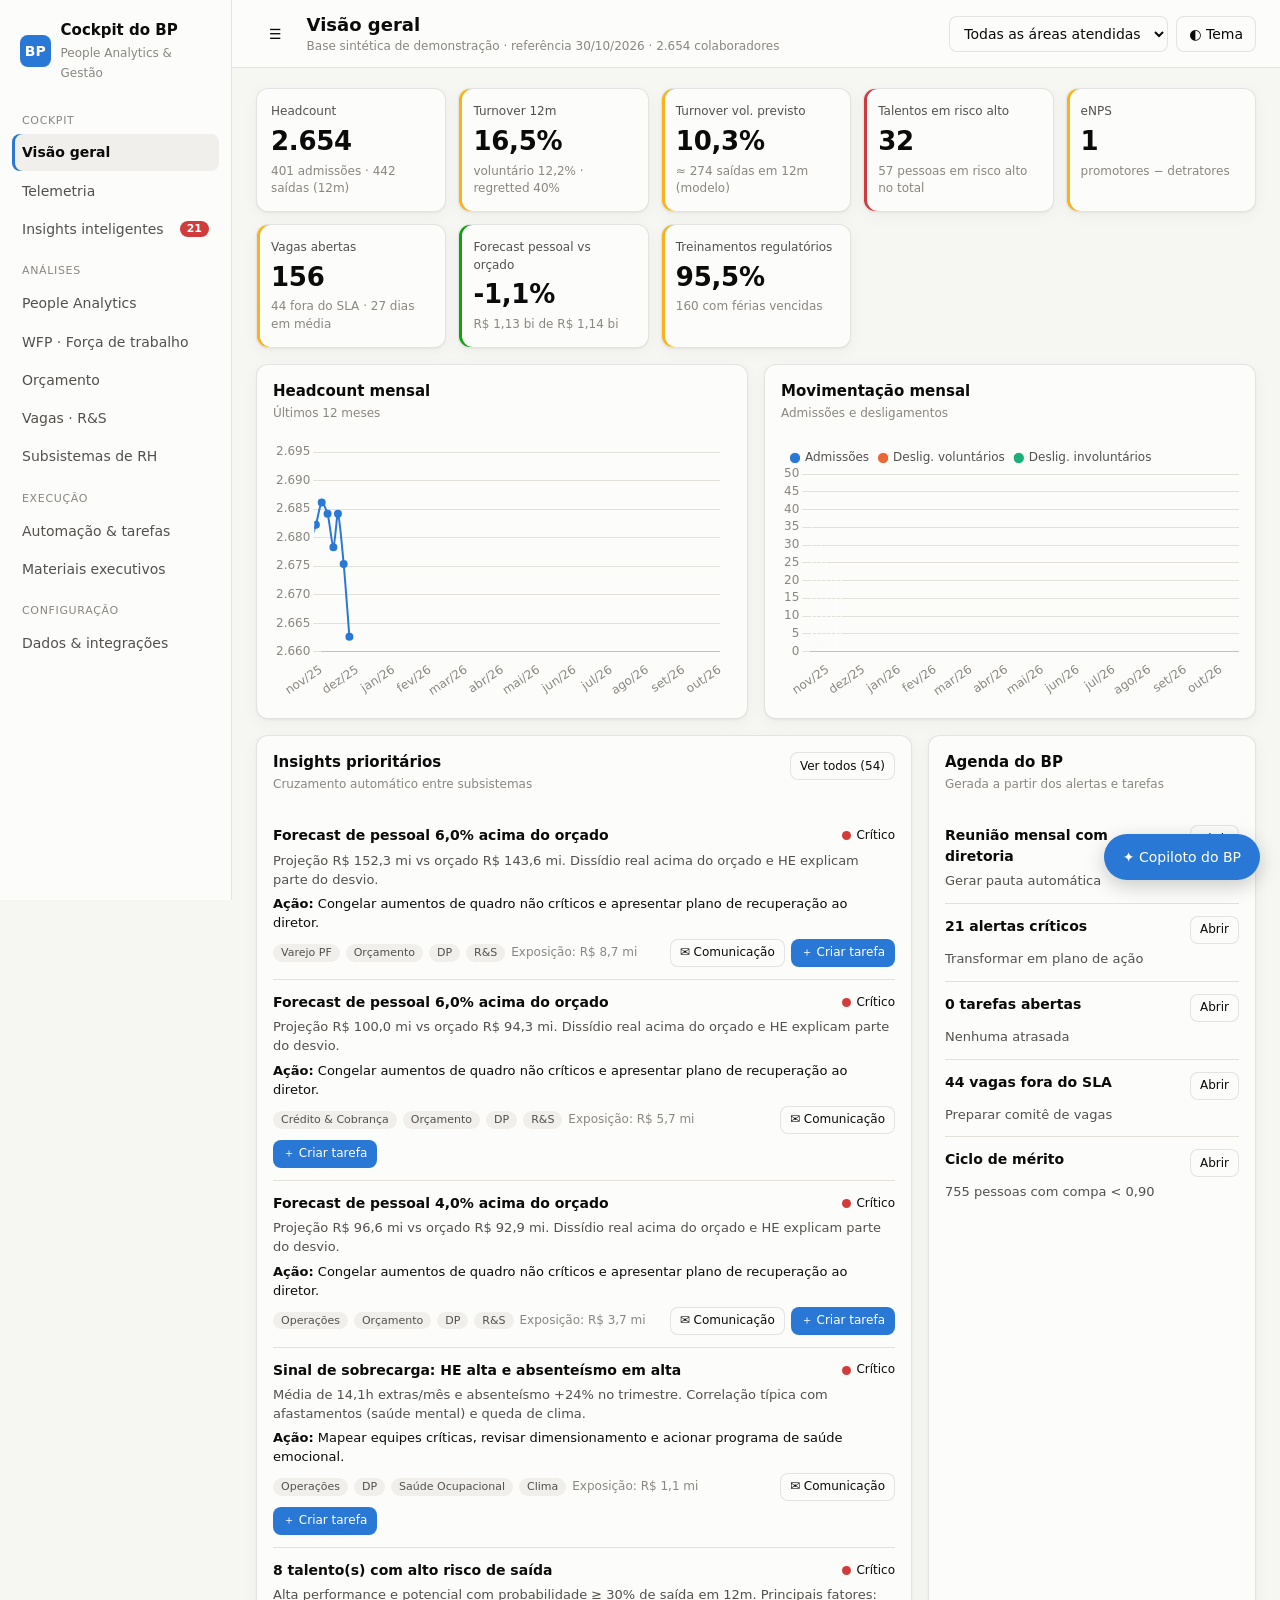
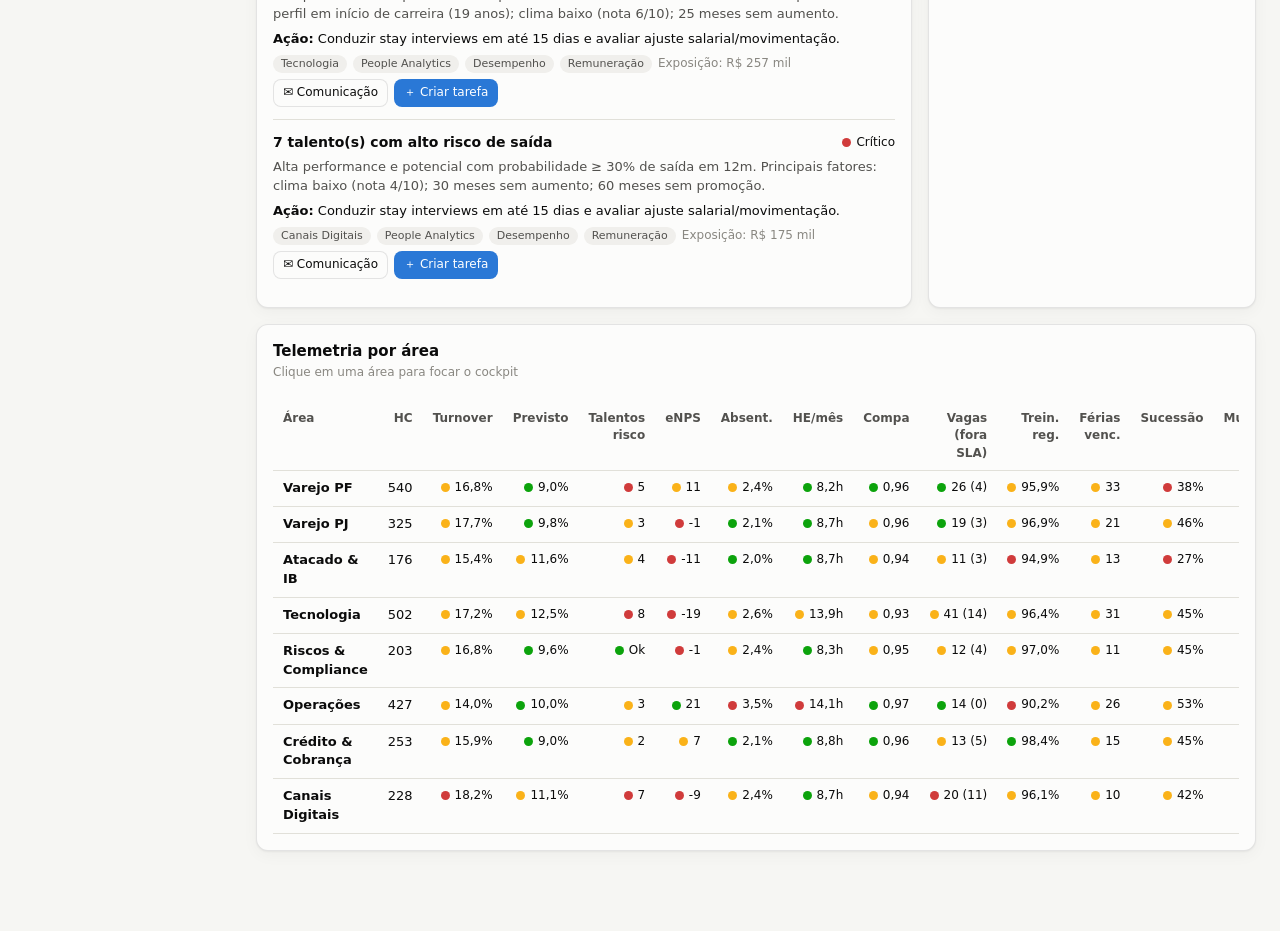
==== index.html @ a8f1d2da "Cockpit do BP: telemetria, people analytics preditivo, WFP, orçamento, vagas, insights, automação e " ====
<!doctype html>
<html lang="pt-BR">
<head>
  <meta charset="utf-8">
  <meta name="viewport" content="width=device-width, initial-scale=1">
  <title>Cockpit do BP</title>
  <meta name="description" content="Cockpit do HR Business Partner: telemetria, people analytics preditivo, orçamento, vagas, WFP, insights e automação.">
  <link rel="stylesheet" href="assets/css/cockpit.css">
  <!-- Chart.js 4.4.1 (MIT) embarcado: funciona offline e em redes corporativas sem CDN -->
  <script src="assets/vendor/chart.umd.min.js"></script>
</head>
<body>
  <div class="app">
    <aside class="sidebar" id="sidebar">
      <div class="brand">
        <div class="brand-mark">BP</div>
        <div><strong>Cockpit do BP</strong><small>People Analytics & Gestão</small></div>
      </div>
      <nav class="nav" id="nav" aria-label="Módulos"></nav>
    </aside>

    <div class="main">
      <header class="topbar">
        <div class="row">
          <button class="btn ghost menu-btn" id="menuBtn" aria-label="Abrir menu">☰</button>
          <div>
            <h1 id="viewTitle">Visão geral</h1>
            <div class="sub" id="dataBadge"></div>
          </div>
        </div>
        <div class="toolbar">
          <label class="sr-only" for="areaSel">Área</label>
          <select id="areaSel" aria-label="Área atendida"></select>
          <button class="btn" id="themeBtn" title="Alternar tema">◐ Tema</button>
        </div>
      </header>
      <main class="content" id="view" tabindex="-1"></main>
    </div>
  </div>

  <button class="btn primary copilot-fab" id="copilotFab">✦ Copiloto do BP</button>
  <section class="copilot" id="copilot" aria-label="Copiloto do BP">
    <header>
      <div><strong>Copiloto do BP</strong><small id="copilotMode">Modo local</small></div>
      <button class="btn ghost sm" id="copilotClose" aria-label="Fechar">✕</button>
    </header>
    <div class="msgs" id="copilotMsgs"></div>
    <div class="suggest" id="copilotSuggest"></div>
    <form id="copilotForm">
      <input type="text" id="copilotInput" placeholder="Pergunte sobre suas áreas…" autocomplete="off" aria-label="Pergunta">
      <button class="btn primary" type="submit">Enviar</button>
    </form>
  </section>

  <dialog id="modal">
    <header><strong id="modalTitle"></strong><button class="btn ghost sm" data-close aria-label="Fechar">✕</button></header>
    <div class="body" id="modalBody"></div>
    <footer id="modalFoot"></footer>
  </dialog>

  <script src="assets/js/data.js"></script>
  <script src="assets/js/analytics.js"></script>
  <script src="assets/js/materiais.js"></script>
  <script src="assets/js/views.js"></script>
  <script src="assets/js/app.js"></script>
</body>
</html>
---- assets/css/cockpit.css ----
/* Cockpit do BP — tema claro/escuro por tokens */
:root {
  color-scheme: light;
  --page: #f6f6f3;
  --surface: #fcfcfb;
  --surface-2: #f0efec;
  --ink: #0b0b0b;
  --ink-2: #52514e;
  --muted: #898781;
  --grid: #e1e0d9;
  --axis: #c3c2b7;
  --border: rgba(11, 11, 11, 0.10);
  --accent: #2a78d6;
  --accent-ink: #ffffff;
  --s1: #2a78d6; --s2: #eb6834; --s3: #1baf7a; --s4: #eda100;
  --good: #0ca30c; --good-ink: #006300;
  --warning: #fab219; --serious: #ec835a; --critical: #d03b3b;
  --seq-1: #cde2fb; --seq-2: #86b6ef; --seq-3: #3987e5; --seq-4: #1c5cab; --seq-5: #0d366b;
  --shadow: 0 1px 2px rgba(0, 0, 0, .05), 0 4px 16px rgba(0, 0, 0, .04);
  --radius: 12px;
  font-family: system-ui, -apple-system, "Segoe UI", Roboto, sans-serif;
}
@media (prefers-color-scheme: dark) {
  :root:not([data-theme="light"]) {
    color-scheme: dark;
    --page: #0d0d0d; --surface: #1a1a19; --surface-2: #242422; --ink: #f0efec; --ink-2: #c3c2b7; --muted: #898781;
    --grid: #2c2c2a; --axis: #383835; --border: rgba(255, 255, 255, 0.10); --accent: #3987e5;
    --s1: #3987e5; --s2: #d95926; --s3: #199e70; --s4: #c98500; --good-ink: #0ca30c;
    --seq-1: #104281; --seq-2: #1c5cab; --seq-3: #2a78d6; --seq-4: #5598e7; --seq-5: #9ec5f4;
    --shadow: 0 0 0 transparent;
  }
}
:root[data-theme="dark"] {
  color-scheme: dark;
  --page: #0d0d0d; --surface: #1a1a19; --surface-2: #242422; --ink: #f0efec; --ink-2: #c3c2b7; --muted: #898781;
  --grid: #2c2c2a; --axis: #383835; --border: rgba(255, 255, 255, 0.10); --accent: #3987e5;
  --s1: #3987e5; --s2: #d95926; --s3: #199e70; --s4: #c98500; --good-ink: #0ca30c;
  --seq-1: #104281; --seq-2: #1c5cab; --seq-3: #2a78d6; --seq-4: #5598e7; --seq-5: #9ec5f4;
  --shadow: 0 0 0 transparent;
}

* { box-sizing: border-box; }
html, body { margin: 0; }
body { background: var(--page); color: var(--ink); font-size: 14px; line-height: 1.45; }
button, input, select, textarea { font: inherit; color: inherit; }
a { color: var(--accent); }

/* ---------- Layout ---------- */
.app { display: grid; grid-template-columns: 232px 1fr; min-height: 100vh; }
.sidebar { background: var(--surface); border-right: 1px solid var(--border); padding: 16px 12px; position: sticky; top: 0; height: 100vh; overflow-y: auto; }
.brand { display: flex; gap: 10px; align-items: center; padding: 4px 8px 16px; }
.brand-mark { width: 32px; height: 32px; border-radius: 8px; background: var(--accent); color: var(--accent-ink); display: grid; place-items: center; font-weight: 700; }
.brand strong { display: block; font-size: 15px; }
.brand small { color: var(--muted); font-size: 12px; }
.nav { display: flex; flex-direction: column; gap: 2px; }
.nav-group { font-size: 11px; text-transform: uppercase; letter-spacing: .06em; color: var(--muted); padding: 14px 10px 4px; }
.nav button { all: unset; cursor: pointer; display: flex; justify-content: space-between; align-items: center; gap: 8px; padding: 8px 10px; border-radius: 8px; color: var(--ink-2); }
.nav button:hover { background: var(--surface-2); color: var(--ink); }
.nav button[aria-current="page"] { background: var(--surface-2); color: var(--ink); font-weight: 600; box-shadow: inset 3px 0 0 var(--accent); }
.nav .badge { font-size: 11px; background: var(--critical); color: #fff; border-radius: 999px; padding: 0 7px; font-weight: 600; }

.main { min-width: 0; display: flex; flex-direction: column; }
.topbar { display: flex; flex-wrap: wrap; gap: 10px; align-items: center; justify-content: space-between; padding: 12px 24px; background: var(--surface); border-bottom: 1px solid var(--border); position: sticky; top: 0; z-index: 5; }
.topbar h1 { font-size: 18px; margin: 0; }
.topbar .sub { color: var(--muted); font-size: 12px; }
.toolbar { display: flex; flex-wrap: wrap; gap: 8px; align-items: center; }
.content { padding: 20px 24px 80px; display: flex; flex-direction: column; gap: 16px; max-width: 1500px; width: 100%; }
.menu-btn { display: none; }

/* ---------- Controles ---------- */
select, input[type="text"], input[type="search"], input[type="number"], textarea {
  background: var(--surface); border: 1px solid var(--border); border-radius: 8px; padding: 7px 10px; min-height: 36px;
}
textarea { width: 100%; resize: vertical; }
.btn { cursor: pointer; border: 1px solid var(--border); background: var(--surface); border-radius: 8px; padding: 7px 12px; min-height: 36px; display: inline-flex; gap: 6px; align-items: center; white-space: nowrap; }
.btn:hover { background: var(--surface-2); }
.btn.primary { background: var(--accent); color: var(--accent-ink); border-color: transparent; }
.btn.primary:hover { filter: brightness(1.08); }
.btn.sm { min-height: 28px; padding: 3px 9px; font-size: 12px; }
.btn.ghost { border-color: transparent; background: transparent; }
label.field { display: flex; flex-direction: column; gap: 4px; font-size: 12px; color: var(--ink-2); }
input[type="range"] { width: 100%; accent-color: var(--accent); }
.chips { display: flex; gap: 6px; flex-wrap: wrap; }
.chip { cursor: pointer; border: 1px solid var(--border); background: var(--surface); border-radius: 999px; padding: 4px 12px; font-size: 12px; }
.chip[aria-pressed="true"] { background: var(--ink); color: var(--surface); }

/* ---------- Cards e grids ---------- */
.grid { display: grid; gap: 16px; }
.g2 { grid-template-columns: repeat(2, minmax(0, 1fr)); }
.g3 { grid-template-columns: repeat(3, minmax(0, 1fr)); }
.g-2-1 { grid-template-columns: minmax(0, 2fr) minmax(0, 1fr); }
.tiles { display: grid; grid-template-columns: repeat(auto-fill, minmax(170px, 1fr)); gap: 12px; }
.card { background: var(--surface); border: 1px solid var(--border); border-radius: var(--radius); padding: 16px; box-shadow: var(--shadow); min-width: 0; }
.card h2 { font-size: 15px; margin: 0 0 2px; }
.card .hint { color: var(--muted); font-size: 12px; margin: 0 0 12px; }
.card-head { display: flex; justify-content: space-between; align-items: flex-start; gap: 12px; flex-wrap: wrap; margin-bottom: 8px; }
.tile { background: var(--surface); border: 1px solid var(--border); border-radius: var(--radius); padding: 14px; box-shadow: var(--shadow); }
.tile .lbl { font-size: 12px; color: var(--ink-2); }
.tile .val { font-size: 26px; font-weight: 650; margin-top: 2px; letter-spacing: -.01em; }
.tile .delta { font-size: 12px; color: var(--muted); margin-top: 2px; }
.tile.status-critico { box-shadow: inset 3px 0 0 var(--critical), var(--shadow); }
.tile.status-atencao { box-shadow: inset 3px 0 0 var(--warning), var(--shadow); }
.tile.status-ok { box-shadow: inset 3px 0 0 var(--good), var(--shadow); }
.chart-box { position: relative; height: 260px; }
.chart-box.tall { height: 340px; }

/* ---------- Status (sempre com ícone + rótulo) ---------- */
.st { display: inline-flex; align-items: center; gap: 5px; font-size: 12px; white-space: nowrap; }
.st::before { content: ""; width: 9px; height: 9px; border-radius: 50%; background: currentColor; flex: none; }
.st.critico::before { background: var(--critical); }
.st.atencao::before { background: var(--warning); }
.st.oportunidade::before { background: var(--accent); }
.st.ok::before { background: var(--good); }
.pill { font-size: 11px; padding: 1px 8px; border-radius: 999px; background: var(--surface-2); color: var(--ink-2); white-space: nowrap; }

/* ---------- Tabelas ---------- */
.table-wrap { overflow-x: auto; }
table { border-collapse: collapse; width: 100%; font-size: 13px; }
th, td { text-align: left; padding: 8px 10px; border-bottom: 1px solid var(--grid); vertical-align: top; }
th { font-size: 12px; color: var(--ink-2); font-weight: 600; position: sticky; top: 0; background: var(--surface); cursor: default; }
td.num, th.num { text-align: right; font-variant-numeric: tabular-nums; }
tbody tr:hover { background: var(--surface-2); }
tr.clickable { cursor: pointer; }
.heat { border-radius: 6px; padding: 2px 6px; display: inline-block; min-width: 54px; text-align: right; }
.bar-inline { height: 6px; background: var(--surface-2); border-radius: 3px; overflow: hidden; min-width: 60px; }
.bar-inline > span { display: block; height: 100%; background: var(--s1); border-radius: 3px; }

/* ---------- Insights ---------- */
.insight { display: grid; grid-template-columns: 1fr auto; gap: 6px 16px; padding: 12px 0; border-bottom: 1px solid var(--grid); }
.insight:last-child { border-bottom: 0; }
.insight .t { font-weight: 600; }
.insight .d { color: var(--ink-2); font-size: 13px; grid-column: 1 / -1; }
.insight .meta { display: flex; gap: 6px; flex-wrap: wrap; align-items: center; grid-column: 1 / -1; }
.insight .acao { font-size: 13px; grid-column: 1 / -1; }

/* ---------- 9-box ---------- */
.ninebox { display: grid; grid-template-columns: 28px repeat(3, 1fr); grid-template-rows: repeat(3, 1fr) 24px; gap: 6px; }
.ninebox .cell { background: var(--surface-2); border-radius: 8px; padding: 8px; min-height: 76px; cursor: pointer; border: 2px solid transparent; }
.ninebox .cell:hover, .ninebox .cell.sel { border-color: var(--accent); }
.ninebox .cell b { font-size: 20px; display: block; }
.ninebox .cell small { color: var(--ink-2); font-size: 11px; }
.ninebox .axis-y { writing-mode: vertical-rl; transform: rotate(180deg); font-size: 11px; color: var(--muted); text-align: center; }
.ninebox .axis-x { grid-column: 2 / -1; text-align: center; font-size: 11px; color: var(--muted); }

/* ---------- Kanban ---------- */
.kanban { display: grid; grid-template-columns: repeat(3, minmax(0, 1fr)); gap: 12px; }
.col { background: var(--surface-2); border-radius: var(--radius); padding: 10px; min-height: 200px; }
.col h3 { font-size: 13px; margin: 2px 4px 10px; display: flex; justify-content: space-between; }
.task { background: var(--surface); border: 1px solid var(--border); border-radius: 10px; padding: 10px; margin-bottom: 8px; }
.task .tt { font-weight: 600; font-size: 13px; }
.task .tm { font-size: 12px; color: var(--muted); margin: 4px 0; }
.task ul { margin: 6px 0; padding-left: 0; list-style: none; font-size: 12px; }
.task li label { display: flex; gap: 6px; align-items: flex-start; }
.task .actions { display: flex; gap: 6px; flex-wrap: wrap; margin-top: 6px; }

/* ---------- Copiloto ---------- */
.copilot-fab { position: fixed; right: 20px; bottom: 20px; z-index: 20; border-radius: 999px; padding: 12px 18px; box-shadow: 0 6px 20px rgba(0, 0, 0, .2); }
.copilot { position: fixed; right: 20px; bottom: 76px; width: min(420px, calc(100vw - 32px)); height: min(560px, calc(100vh - 120px)); background: var(--surface); border: 1px solid var(--border); border-radius: 16px; box-shadow: 0 12px 40px rgba(0, 0, 0, .25); display: none; flex-direction: column; z-index: 20; }
.copilot.open { display: flex; }
.copilot header { padding: 12px 14px; border-bottom: 1px solid var(--border); display: flex; justify-content: space-between; align-items: center; gap: 8px; }
.copilot header small { color: var(--muted); display: block; font-size: 11px; }
.copilot .msgs { flex: 1; overflow-y: auto; padding: 12px 14px; display: flex; flex-direction: column; gap: 10px; }
.msg { padding: 9px 12px; border-radius: 12px; max-width: 92%; white-space: pre-wrap; font-size: 13px; }
.msg.user { background: var(--accent); color: var(--accent-ink); align-self: flex-end; }
.msg.bot { background: var(--surface-2); align-self: flex-start; }
.copilot form { display: flex; gap: 8px; padding: 10px; border-top: 1px solid var(--border); }
.copilot form input { flex: 1; }
.suggest { display: flex; gap: 6px; flex-wrap: wrap; padding: 0 14px 8px; }

/* ---------- Modal ---------- */
dialog { border: 1px solid var(--border); border-radius: 14px; background: var(--surface); color: var(--ink); width: min(760px, calc(100vw - 32px)); padding: 0; }
dialog::backdrop { background: rgba(0, 0, 0, .45); }
dialog header { padding: 14px 18px; border-bottom: 1px solid var(--border); display: flex; justify-content: space-between; align-items: center; }
dialog .body { padding: 16px 18px; max-height: 70vh; overflow-y: auto; }
dialog footer { padding: 12px 18px; border-top: 1px solid var(--border); display: flex; gap: 8px; justify-content: flex-end; flex-wrap: wrap; }

/* ---------- Material executivo ---------- */
.doc { background: #fff; color: #111; border-radius: 8px; padding: 36px 40px; max-width: 900px; margin: 0 auto; border: 1px solid var(--border); }
.doc h1 { font-size: 22px; margin: 0 0 4px; }
.doc h2 { font-size: 15px; margin: 22px 0 8px; border-bottom: 2px solid #2a78d6; padding-bottom: 4px; }
.doc .subt { color: #555; font-size: 12px; }
.doc .kpis { display: grid; grid-template-columns: repeat(4, 1fr); gap: 10px; margin-top: 14px; }
.doc .kpis div { background: #f3f6fb; border-radius: 6px; padding: 10px; }
.doc .kpis b { display: block; font-size: 20px; }
.doc .kpis span { font-size: 11px; color: #555; }
.doc table th { background: #f3f6fb; color: #333; position: static; }
.doc td, .doc th { border-bottom: 1px solid #e5e5e5; }
.doc ul { padding-left: 18px; }
.doc .rodape { margin-top: 24px; font-size: 10px; color: #777; }

.empty { color: var(--muted); padding: 24px; text-align: center; }
.row { display: flex; gap: 12px; align-items: center; flex-wrap: wrap; }
.spacer { flex: 1; }
.muted { color: var(--muted); }
.small { font-size: 12px; }
.mono { font-family: ui-monospace, SFMono-Regular, Menlo, monospace; font-size: 12px; }
.toast { position: fixed; left: 50%; bottom: 24px; transform: translateX(-50%); background: var(--ink); color: var(--surface); padding: 10px 16px; border-radius: 10px; z-index: 50; font-size: 13px; }
.sr-only { position: absolute; width: 1px; height: 1px; overflow: hidden; clip: rect(0 0 0 0); }

/* ---------- Responsivo ---------- */
@media (max-width: 1100px) {
  .g3 { grid-template-columns: repeat(2, minmax(0, 1fr)); }
  .g-2-1 { grid-template-columns: 1fr; }
}
@media (max-width: 820px) {
  .app { grid-template-columns: 1fr; }
  .sidebar { position: fixed; left: 0; top: 0; z-index: 30; width: 260px; transform: translateX(-100%); transition: transform .2s; }
  .sidebar.open { transform: none; box-shadow: 0 0 40px rgba(0, 0, 0, .3); }
  .menu-btn { display: inline-flex; }
  .g2, .g3, .kanban { grid-template-columns: 1fr; }
  .topbar, .content { padding-left: 16px; padding-right: 16px; }
  .doc { padding: 20px; }
  .doc .kpis { grid-template-columns: repeat(2, 1fr); }
}

/* ---------- Impressão (materiais executivos) ---------- */
@media print {
  body { background: #fff; }
  .sidebar, .topbar, .copilot, .copilot-fab, .no-print { display: none !important; }
  .app { display: block; }
  .content { padding: 0; }
  .doc { border: 0; padding: 0; max-width: none; }
}
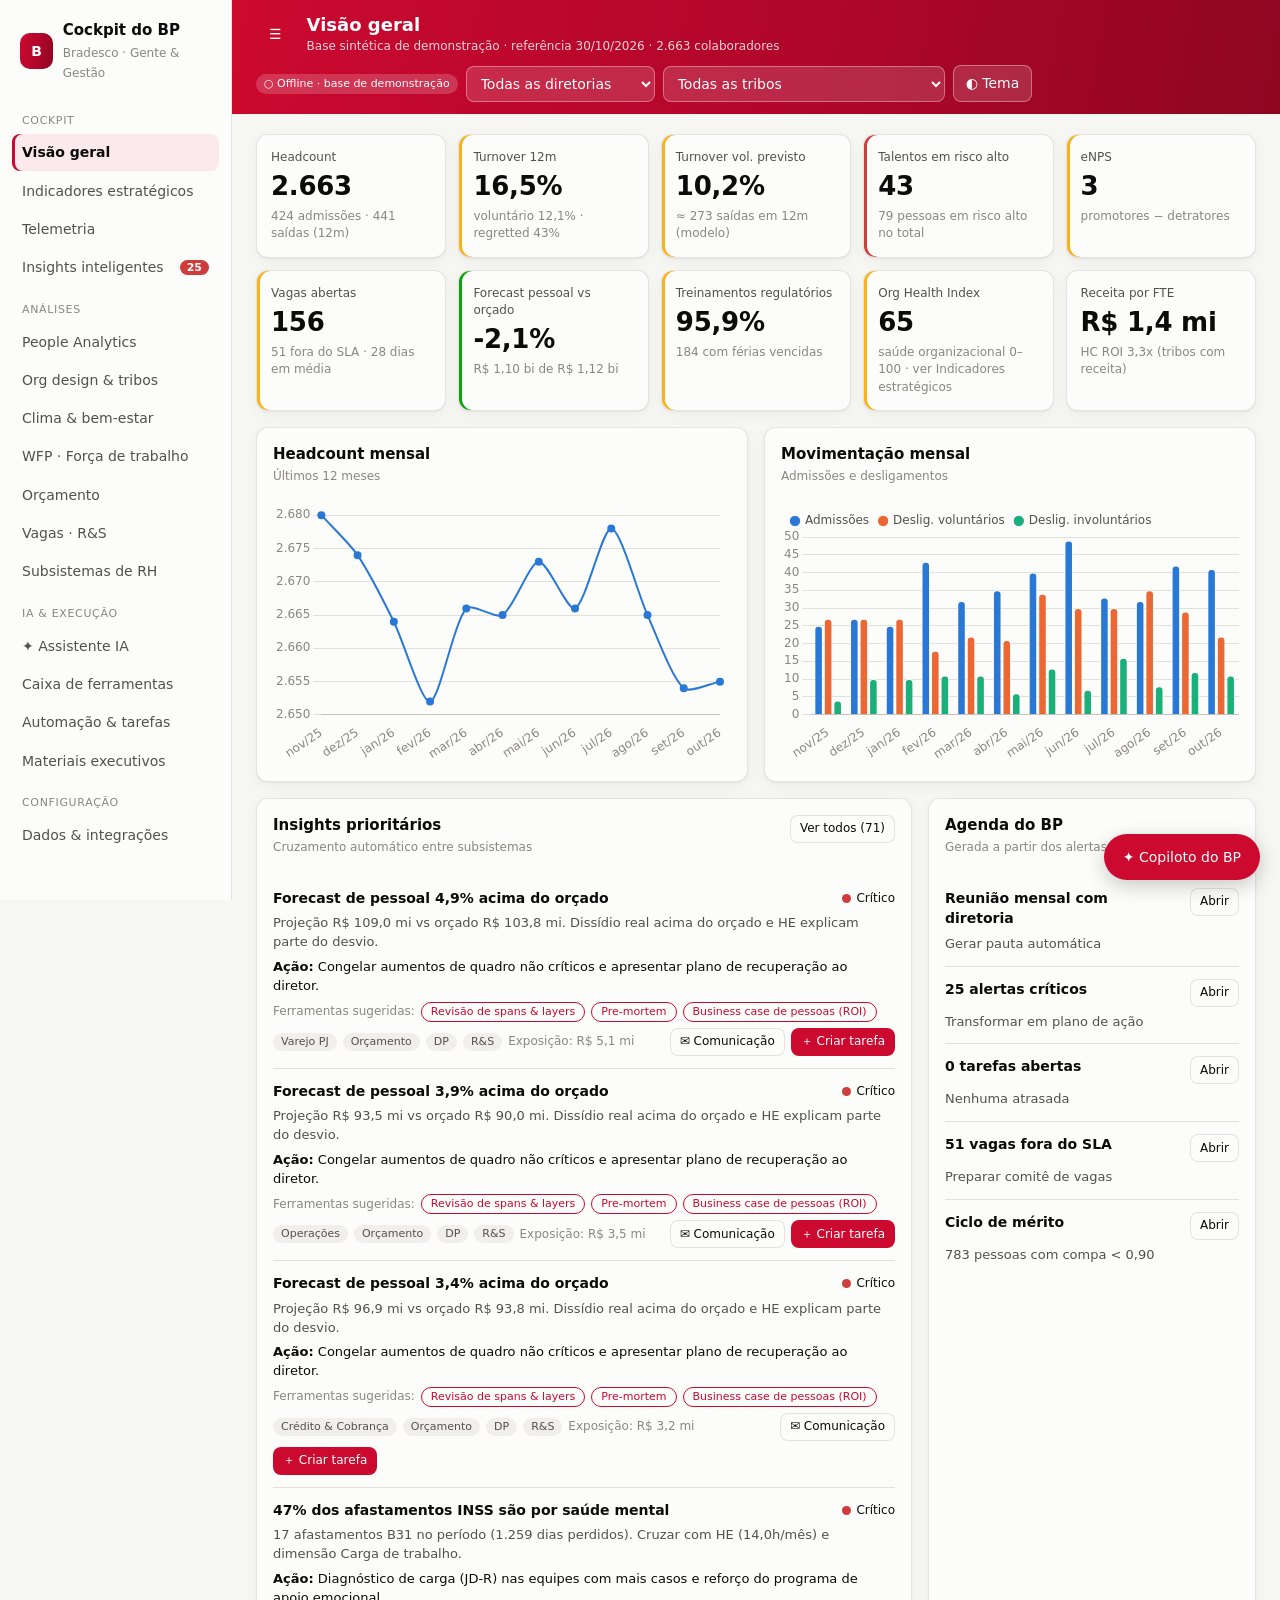
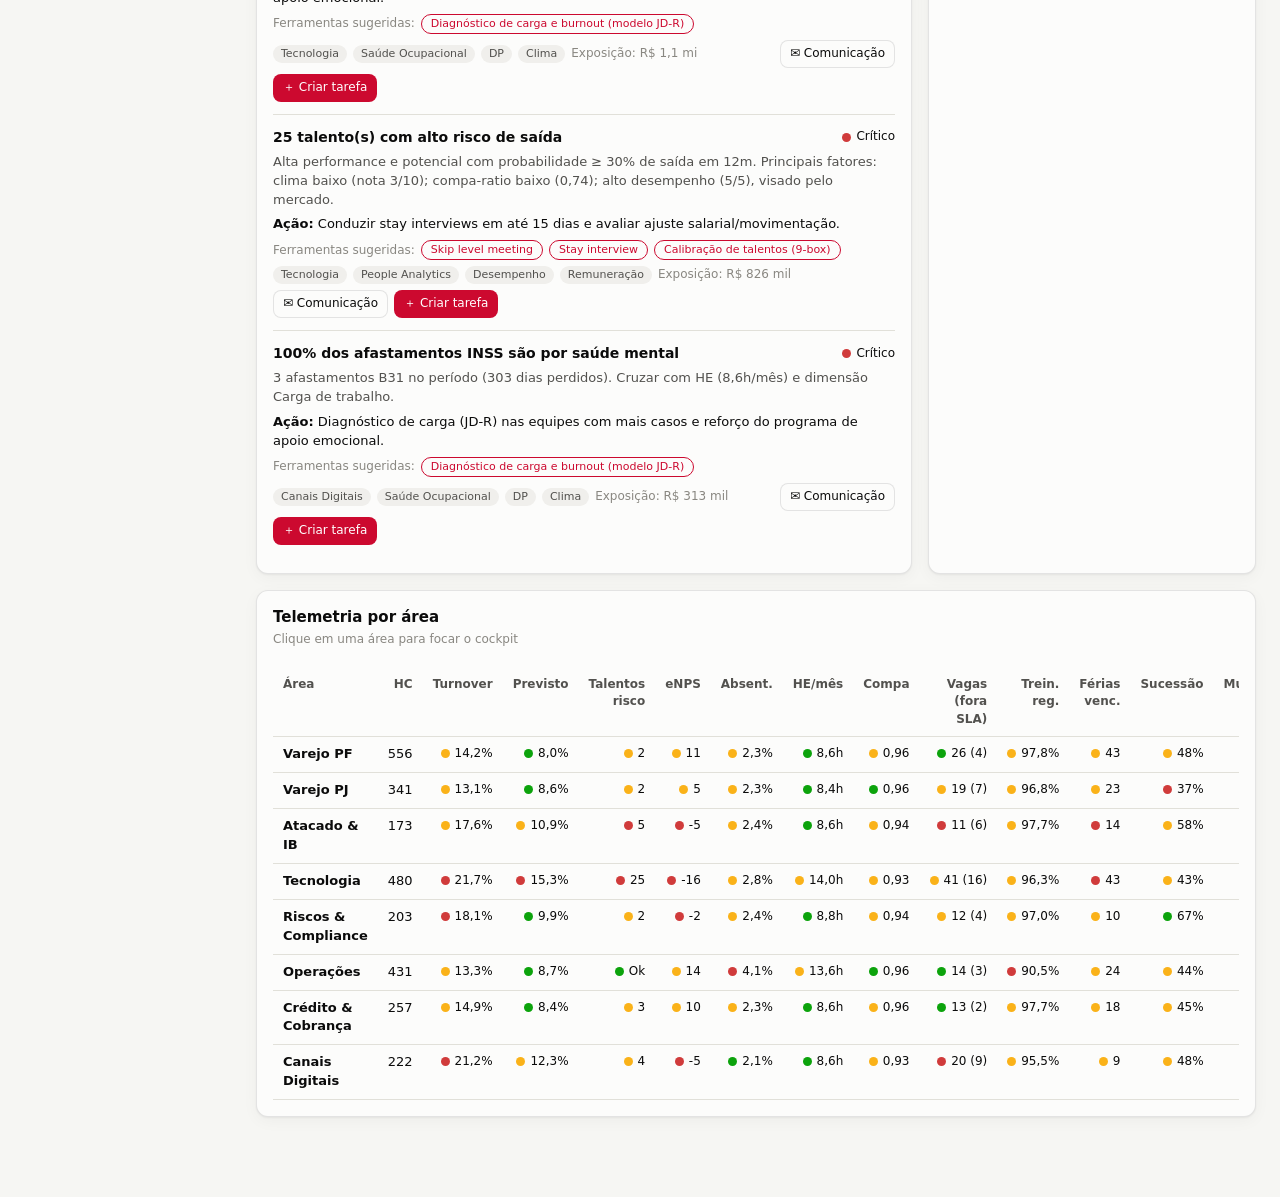
==== commit 0a8d6ba6: "Cockpit do BP v2: identidade Bradesco, servidor com conectores, ingestão de arquivos, IA analista/ma" ====
--- a/index.html
+++ b/index.html
@@ -3,7 +3,7 @@
 <head>
   <meta charset="utf-8">
   <meta name="viewport" content="width=device-width, initial-scale=1">
-  <title>Cockpit do BP</title>
+  <title>Cockpit do BP · Bradesco</title>
   <meta name="description" content="Cockpit do HR Business Partner: telemetria, people analytics preditivo, orçamento, vagas, WFP, insights e automação.">
   <link rel="stylesheet" href="assets/css/cockpit.css">
   <!-- Chart.js 4.4.1 (MIT) embarcado: funciona offline e em redes corporativas sem CDN -->
@@ -13,8 +13,9 @@
   <div class="app">
     <aside class="sidebar" id="sidebar">
       <div class="brand">
-        <div class="brand-mark">BP</div>
-        <div><strong>Cockpit do BP</strong><small>People Analytics & Gestão</small></div>
+        <!-- Coloque o logotipo oficial (fornecido pela área de Marca) em assets/brand/logo.svg -->
+        <div class="brand-mark"><img src="assets/brand/logo.svg" alt="" onerror="this.parentElement.textContent='B'"></div>
+        <div><strong>Cockpit do BP</strong><small>Bradesco · Gente & Gestão</small></div>
       </div>
       <nav class="nav" id="nav" aria-label="Módulos"></nav>
     </aside>
@@ -30,11 +31,14 @@
         </div>
         <div class="toolbar">
           <label class="sr-only" for="areaSel">Área</label>
-          <select id="areaSel" aria-label="Área atendida"></select>
+          <span class="status-pill" id="fontePill"></span>
+          <select id="areaSel" aria-label="Diretoria atendida"></select>
+          <label class="sr-only" for="triboSel">Tribo</label>
+          <select id="triboSel" aria-label="Tribo"></select>
           <button class="btn" id="themeBtn" title="Alternar tema">◐ Tema</button>
         </div>
       </header>
-      <main class="content" id="view" tabindex="-1"></main>
+      <main class="content" id="view" tabindex="-1"><div class="loading">Carregando base de pessoas…</div></main>
     </div>
   </div>
 
@@ -58,10 +62,12 @@
     <footer id="modalFoot"></footer>
   </dialog>
 
+  <script src="assets/js/ferramentas.js"></script>
   <script src="assets/js/data.js"></script>
   <script src="assets/js/analytics.js"></script>
   <script src="assets/js/materiais.js"></script>
   <script src="assets/js/views.js"></script>
+  <script src="assets/js/views2.js"></script>
   <script src="assets/js/app.js"></script>
 </body>
 </html>
--- a/assets/css/cockpit.css
+++ b/assets/css/cockpit.css
@@ -1,4 +1,6 @@
-/* Cockpit do BP — tema claro/escuro por tokens */
+/* Cockpit do BP — identidade visual Bradesco (vermelho institucional) com tema claro/escuro por tokens.
+   Fonte: "Bradesco Sans" é usada quando instalada nas máquinas corporativas; senão, a fonte do sistema.
+   Os dados dos gráficos usam paleta categórica validada para daltonismo — o vermelho fica reservado à marca e ao status crítico. */
 :root {
   color-scheme: light;
   --page: #f6f6f3;
@@ -10,7 +12,11 @@
   --grid: #e1e0d9;
   --axis: #c3c2b7;
   --border: rgba(11, 11, 11, 0.10);
-  --accent: #2a78d6;
+  --brand: #cc092f;
+  --brand-dark: #8f0621;
+  --brand-grad: linear-gradient(100deg, #cc092f 0%, #b0062a 55%, #8f0621 100%);
+  --brand-soft: #fbe9ec;
+  --accent: #cc092f;
   --accent-ink: #ffffff;
   --s1: #2a78d6; --s2: #eb6834; --s3: #1baf7a; --s4: #eda100;
   --good: #0ca30c; --good-ink: #006300;
@@ -18,13 +24,13 @@
   --seq-1: #cde2fb; --seq-2: #86b6ef; --seq-3: #3987e5; --seq-4: #1c5cab; --seq-5: #0d366b;
   --shadow: 0 1px 2px rgba(0, 0, 0, .05), 0 4px 16px rgba(0, 0, 0, .04);
   --radius: 12px;
-  font-family: system-ui, -apple-system, "Segoe UI", Roboto, sans-serif;
+  font-family: "Bradesco Sans", "Bradesco", system-ui, -apple-system, "Segoe UI", Roboto, sans-serif;
 }
 @media (prefers-color-scheme: dark) {
   :root:not([data-theme="light"]) {
     color-scheme: dark;
     --page: #0d0d0d; --surface: #1a1a19; --surface-2: #242422; --ink: #f0efec; --ink-2: #c3c2b7; --muted: #898781;
-    --grid: #2c2c2a; --axis: #383835; --border: rgba(255, 255, 255, 0.10); --accent: #3987e5;
+    --grid: #2c2c2a; --axis: #383835; --border: rgba(255, 255, 255, 0.10); --accent: #ff4d6a; --brand-soft: #3a1219;
     --s1: #3987e5; --s2: #d95926; --s3: #199e70; --s4: #c98500; --good-ink: #0ca30c;
     --seq-1: #104281; --seq-2: #1c5cab; --seq-3: #2a78d6; --seq-4: #5598e7; --seq-5: #9ec5f4;
     --shadow: 0 0 0 transparent;
@@ -33,7 +39,7 @@
 :root[data-theme="dark"] {
   color-scheme: dark;
   --page: #0d0d0d; --surface: #1a1a19; --surface-2: #242422; --ink: #f0efec; --ink-2: #c3c2b7; --muted: #898781;
-  --grid: #2c2c2a; --axis: #383835; --border: rgba(255, 255, 255, 0.10); --accent: #3987e5;
+  --grid: #2c2c2a; --axis: #383835; --border: rgba(255, 255, 255, 0.10); --accent: #ff4d6a; --brand-soft: #3a1219;
   --s1: #3987e5; --s2: #d95926; --s3: #199e70; --s4: #c98500; --good-ink: #0ca30c;
   --seq-1: #104281; --seq-2: #1c5cab; --seq-3: #2a78d6; --seq-4: #5598e7; --seq-5: #9ec5f4;
   --shadow: 0 0 0 transparent;
@@ -49,18 +55,24 @@
 .app { display: grid; grid-template-columns: 232px 1fr; min-height: 100vh; }
 .sidebar { background: var(--surface); border-right: 1px solid var(--border); padding: 16px 12px; position: sticky; top: 0; height: 100vh; overflow-y: auto; }
 .brand { display: flex; gap: 10px; align-items: center; padding: 4px 8px 16px; }
-.brand-mark { width: 32px; height: 32px; border-radius: 8px; background: var(--accent); color: var(--accent-ink); display: grid; place-items: center; font-weight: 700; }
+.brand-mark { width: 36px; height: 36px; border-radius: 10px; background: var(--brand-grad); color: #fff; display: grid; place-items: center; font-weight: 800; letter-spacing: -.02em; }
+.brand-mark img { max-width: 28px; max-height: 28px; }
 .brand strong { display: block; font-size: 15px; }
 .brand small { color: var(--muted); font-size: 12px; }
 .nav { display: flex; flex-direction: column; gap: 2px; }
 .nav-group { font-size: 11px; text-transform: uppercase; letter-spacing: .06em; color: var(--muted); padding: 14px 10px 4px; }
 .nav button { all: unset; cursor: pointer; display: flex; justify-content: space-between; align-items: center; gap: 8px; padding: 8px 10px; border-radius: 8px; color: var(--ink-2); }
 .nav button:hover { background: var(--surface-2); color: var(--ink); }
-.nav button[aria-current="page"] { background: var(--surface-2); color: var(--ink); font-weight: 600; box-shadow: inset 3px 0 0 var(--accent); }
+.nav button[aria-current="page"] { background: var(--brand-soft); color: var(--ink); font-weight: 650; box-shadow: inset 3px 0 0 var(--brand); }
 .nav .badge { font-size: 11px; background: var(--critical); color: #fff; border-radius: 999px; padding: 0 7px; font-weight: 600; }
 
 .main { min-width: 0; display: flex; flex-direction: column; }
-.topbar { display: flex; flex-wrap: wrap; gap: 10px; align-items: center; justify-content: space-between; padding: 12px 24px; background: var(--surface); border-bottom: 1px solid var(--border); position: sticky; top: 0; z-index: 5; }
+.topbar { display: flex; flex-wrap: wrap; gap: 10px; align-items: center; justify-content: space-between; padding: 12px 24px; background: var(--brand-grad); color: #fff; position: sticky; top: 0; z-index: 5; }
+.topbar .sub { color: rgba(255, 255, 255, .82) !important; }
+.topbar select, .topbar .btn { background: rgba(255, 255, 255, .14); border-color: rgba(255, 255, 255, .35); color: #fff; }
+.topbar select option { color: #0b0b0b; }
+.topbar .btn:hover { background: rgba(255, 255, 255, .24); }
+.status-pill { font-size: 11px; padding: 2px 8px; border-radius: 999px; background: rgba(255, 255, 255, .18); white-space: nowrap; }
 .topbar h1 { font-size: 18px; margin: 0; }
 .topbar .sub { color: var(--muted); font-size: 12px; }
 .toolbar { display: flex; flex-wrap: wrap; gap: 8px; align-items: center; }
@@ -82,7 +94,7 @@
 input[type="range"] { width: 100%; accent-color: var(--accent); }
 .chips { display: flex; gap: 6px; flex-wrap: wrap; }
 .chip { cursor: pointer; border: 1px solid var(--border); background: var(--surface); border-radius: 999px; padding: 4px 12px; font-size: 12px; }
-.chip[aria-pressed="true"] { background: var(--ink); color: var(--surface); }
+.chip[aria-pressed="true"] { background: var(--brand); border-color: var(--brand); color: #fff; }
 
 /* ---------- Cards e grids ---------- */
 .grid { display: grid; gap: 16px; }
@@ -177,13 +189,13 @@
 /* ---------- Material executivo ---------- */
 .doc { background: #fff; color: #111; border-radius: 8px; padding: 36px 40px; max-width: 900px; margin: 0 auto; border: 1px solid var(--border); }
 .doc h1 { font-size: 22px; margin: 0 0 4px; }
-.doc h2 { font-size: 15px; margin: 22px 0 8px; border-bottom: 2px solid #2a78d6; padding-bottom: 4px; }
+.doc h2 { font-size: 15px; margin: 22px 0 8px; border-bottom: 2px solid #cc092f; padding-bottom: 4px; }
 .doc .subt { color: #555; font-size: 12px; }
 .doc .kpis { display: grid; grid-template-columns: repeat(4, 1fr); gap: 10px; margin-top: 14px; }
-.doc .kpis div { background: #f3f6fb; border-radius: 6px; padding: 10px; }
+.doc .kpis div { background: #fbe9ec; border-radius: 6px; padding: 10px; }
 .doc .kpis b { display: block; font-size: 20px; }
 .doc .kpis span { font-size: 11px; color: #555; }
-.doc table th { background: #f3f6fb; color: #333; position: static; }
+.doc table th { background: #fbe9ec; color: #333; position: static; }
 .doc td, .doc th { border-bottom: 1px solid #e5e5e5; }
 .doc ul { padding-left: 18px; }
 .doc .rodape { margin-top: 24px; font-size: 10px; color: #777; }
@@ -221,3 +233,57 @@
   .content { padding: 0; }
   .doc { border: 0; padding: 0; max-width: none; }
 }
+
+/* ---------- Assistente IA (chat) ---------- */
+.chat { display: grid; grid-template-rows: auto 1fr auto; min-height: calc(100vh - 150px); background: var(--surface); border: 1px solid var(--border); border-radius: var(--radius); }
+.chat-head { padding: 12px 16px; border-bottom: 1px solid var(--border); display: flex; gap: 10px; align-items: center; flex-wrap: wrap; }
+.chat-msgs { padding: 16px; overflow-y: auto; display: flex; flex-direction: column; gap: 14px; max-height: calc(100vh - 290px); }
+.chat-msg { max-width: 920px; }
+.chat-msg.user { align-self: flex-end; background: var(--brand); color: #fff; padding: 10px 14px; border-radius: 14px 14px 4px 14px; white-space: pre-wrap; }
+.chat-msg.bot { align-self: flex-start; background: var(--surface-2); padding: 12px 16px; border-radius: 14px 14px 14px 4px; width: 100%; }
+.chat-msg.sys { align-self: center; font-size: 12px; color: var(--muted); }
+.chat-input { border-top: 1px solid var(--border); padding: 10px; display: flex; gap: 8px; align-items: flex-end; }
+.chat-input textarea { min-height: 44px; max-height: 200px; }
+.chat.drag { outline: 3px dashed var(--brand); outline-offset: -6px; }
+.anexos { display: flex; gap: 6px; flex-wrap: wrap; padding: 0 10px 8px; }
+.dots::after { content: "…"; animation: dots 1s steps(3) infinite; }
+@keyframes dots { 0% { content: "."; } 33% { content: ".."; } 66% { content: "..."; } }
+.md h1, .md h2, .md h3 { margin: 14px 0 6px; line-height: 1.25; }
+.md h1 { font-size: 19px; } .md h2 { font-size: 16px; } .md h3 { font-size: 14px; }
+.md p { margin: 6px 0; } .md ul, .md ol { margin: 6px 0; padding-left: 20px; }
+.md table { margin: 8px 0; background: var(--surface); }
+.md code { background: var(--surface); padding: 1px 5px; border-radius: 4px; font-size: 12px; }
+.md .grafico { background: var(--surface); border: 1px solid var(--border); border-radius: 10px; padding: 10px; margin: 10px 0; }
+.md .grafico h4 { margin: 0 0 6px; font-size: 13px; }
+.material-card { border: 1px solid var(--border); border-left: 4px solid var(--brand); border-radius: 10px; padding: 10px 12px; margin-top: 10px; background: var(--surface); display: flex; gap: 8px; align-items: center; flex-wrap: wrap; }
+.modos { display: flex; gap: 6px; }
+.modos button { cursor: pointer; border: 1px solid var(--border); background: var(--surface); padding: 6px 12px; border-radius: 999px; }
+.modos button[aria-pressed="true"] { background: var(--brand); color: #fff; border-color: var(--brand); }
+
+/* ---------- Ingestão ---------- */
+.dropzone { border: 2px dashed var(--axis); border-radius: var(--radius); padding: 26px; text-align: center; color: var(--ink-2); cursor: pointer; }
+.dropzone:hover, .dropzone.drag { border-color: var(--brand); background: var(--brand-soft); }
+.conector { display: grid; grid-template-columns: 1fr auto; gap: 4px 12px; padding: 10px 0; border-bottom: 1px solid var(--grid); }
+.conector:last-child { border-bottom: 0; }
+
+/* ---------- Caixa de ferramentas ---------- */
+.tool { border: 1px solid var(--border); border-radius: var(--radius); padding: 14px; background: var(--surface); display: flex; flex-direction: column; gap: 6px; }
+.tool .cat { font-size: 11px; text-transform: uppercase; letter-spacing: .05em; color: var(--brand); font-weight: 700; }
+.tool h3 { margin: 0; font-size: 15px; }
+.tool p { margin: 0; font-size: 13px; color: var(--ink-2); }
+.tool .actions { margin-top: auto; display: flex; gap: 6px; flex-wrap: wrap; padding-top: 6px; }
+.tool.rec { box-shadow: inset 0 3px 0 var(--brand), var(--shadow); }
+.ferr-chip { cursor: pointer; border: 1px solid var(--brand); color: var(--brand); background: transparent; border-radius: 999px; font-size: 11px; padding: 1px 9px; }
+.ferr-chip:hover { background: var(--brand-soft); }
+
+/* ---------- Org design ---------- */
+.tree { font-size: 13px; }
+.tree details { margin-left: 16px; border-left: 1px solid var(--grid); padding-left: 10px; }
+.tree summary { cursor: pointer; padding: 3px 0; list-style: none; }
+.tree summary::-webkit-details-marker { display: none; }
+.tree summary::before { content: "▸ "; color: var(--muted); }
+.tree details[open] > summary::before { content: "▾ "; }
+.tree .leaf { margin-left: 26px; padding: 2px 0; color: var(--ink-2); }
+.ohi { display: flex; gap: 16px; align-items: center; flex-wrap: wrap; }
+.ohi .big { font-size: 44px; font-weight: 750; letter-spacing: -.02em; }
+.loading { display: grid; place-items: center; min-height: 60vh; color: var(--muted); }
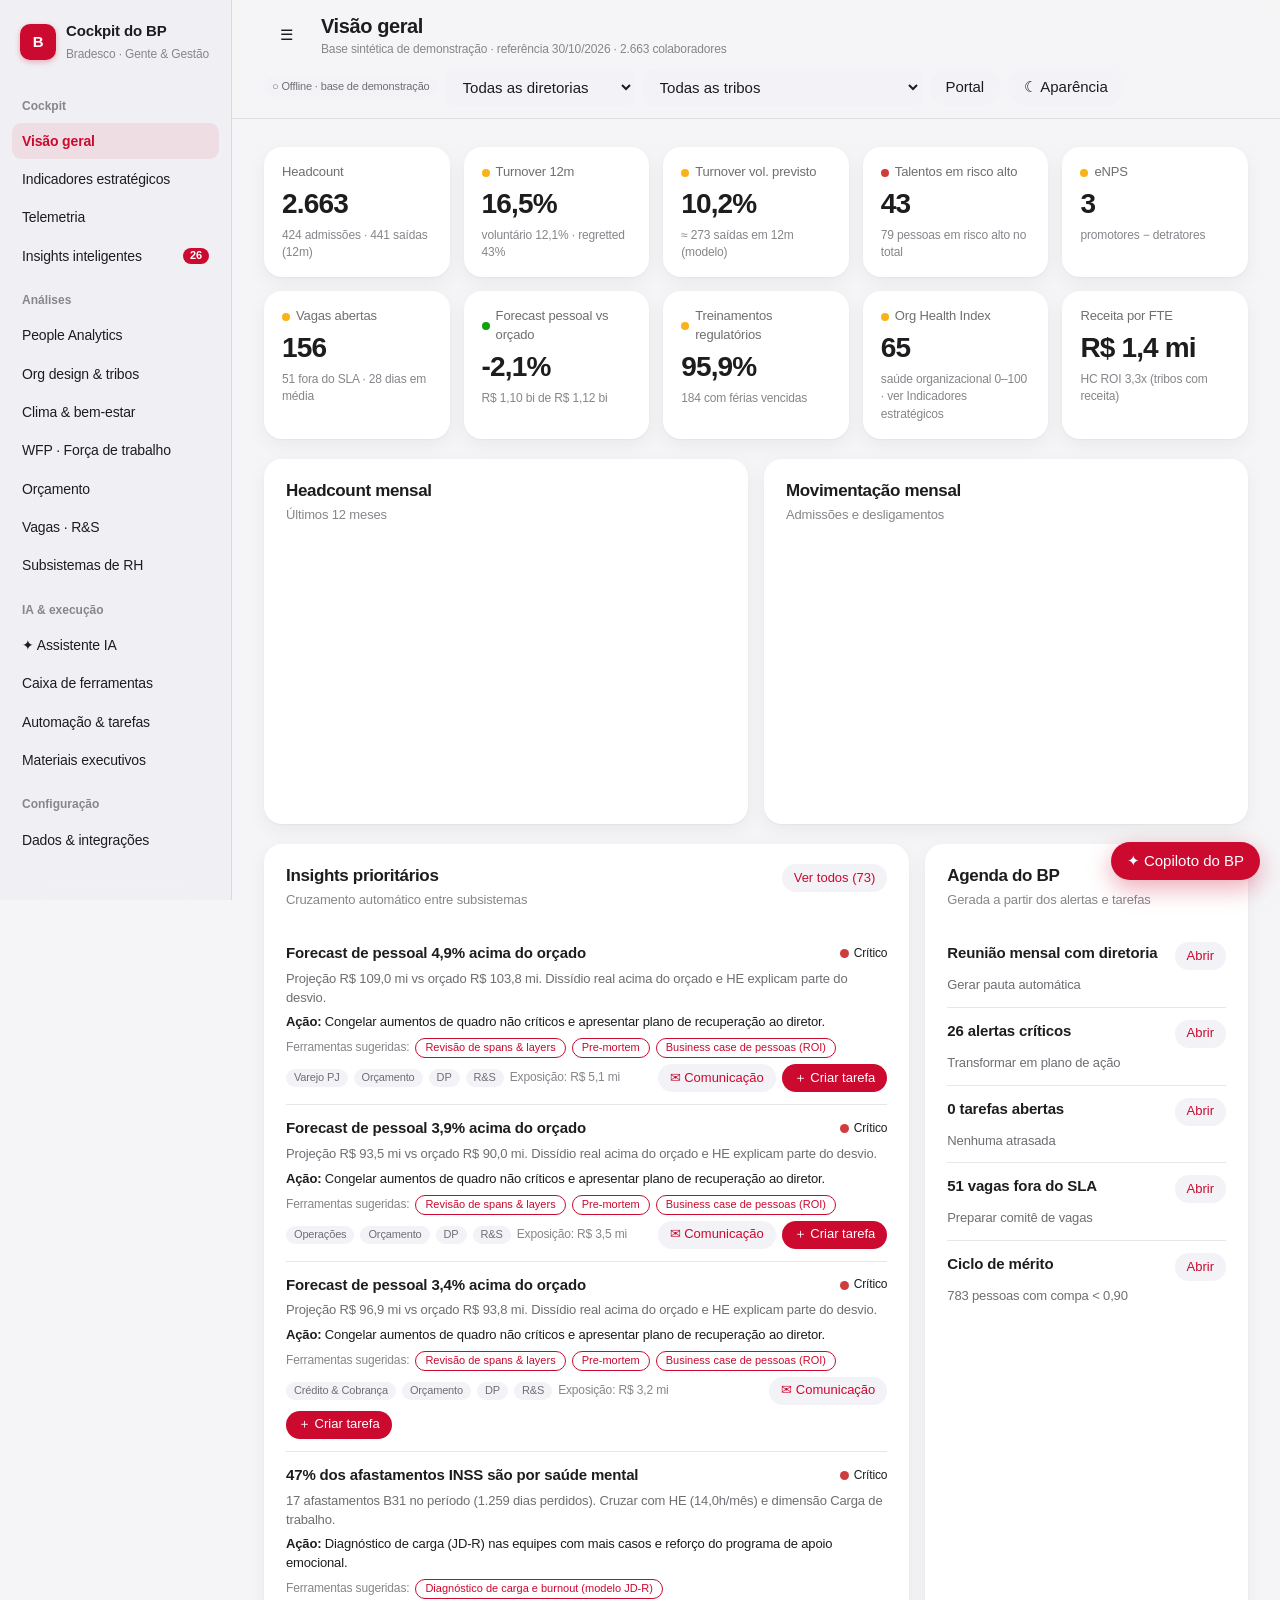
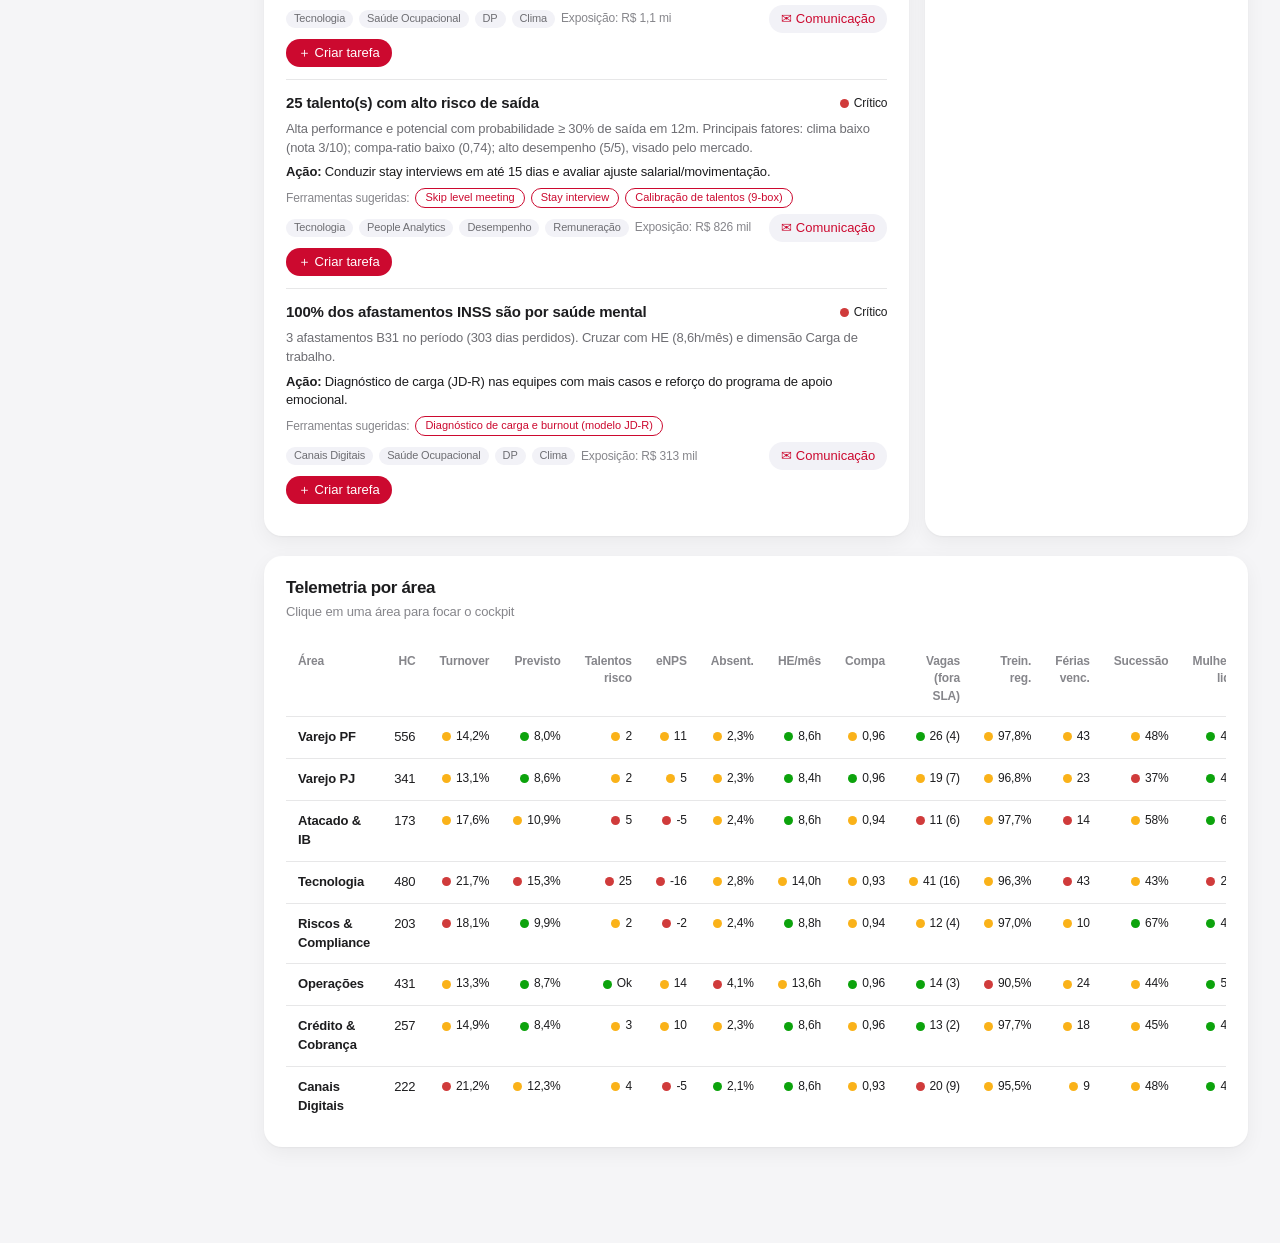
==== commit 4de0998a: "Plataforma de Gente & Gestão: ATS, admissão, onboarding, metas e performance com IA, login por perfi" ====
--- a/index.html
+++ b/index.html
@@ -6,6 +6,7 @@
   <title>Cockpit do BP · Bradesco</title>
   <meta name="description" content="Cockpit do HR Business Partner: telemetria, people analytics preditivo, orçamento, vagas, WFP, insights e automação.">
   <link rel="stylesheet" href="assets/css/cockpit.css">
+  <link rel="stylesheet" href="assets/css/apple.css">
   <!-- Chart.js 4.4.1 (MIT) embarcado: funciona offline e em redes corporativas sem CDN -->
   <script src="assets/vendor/chart.umd.min.js"></script>
 </head>
@@ -35,7 +36,8 @@
           <select id="areaSel" aria-label="Diretoria atendida"></select>
           <label class="sr-only" for="triboSel">Tribo</label>
           <select id="triboSel" aria-label="Tribo"></select>
-          <button class="btn" id="themeBtn" title="Alternar tema">◐ Tema</button>
+          <a class="btn" href="portal.html" title="Voltar ao portal de Gente & Gestão">Portal</a>
+          <button class="btn" id="themeBtn" title="Alternar aparência clara/escura">☾ Aparência</button>
         </div>
       </header>
       <main class="content" id="view" tabindex="-1"><div class="loading">Carregando base de pessoas…</div></main>
--- a/assets/css/apple.css
+++ b/assets/css/apple.css
@@ -0,0 +1,195 @@
+/* =========================================================================
+ * Camada visual inspirada no Human Interface Guidelines da Apple.
+ * Carregada por último em todas as páginas (login, portal e cockpit).
+ * Princípios: clareza (tipografia de sistema, hierarquia por tamanho e peso),
+ * deferência (o conteúdo em primeiro plano, cromo discreto e translúcido) e
+ * profundidade sutil (cantos arredondados, sombras suaves). O vermelho Bradesco
+ * é a cor de destaque (tint) — usada em ações e seleção, não em superfícies.
+ * ========================================================================= */
+:root {
+  --page: #f5f5f7; --surface: #ffffff; --surface-2: #f2f2f7; --surface-3: #e8e8ed;
+  --ink: #1d1d1f; --ink-2: #6e6e73; --muted: #86868b;
+  --grid: rgba(60, 60, 67, 0.12); --axis: rgba(60, 60, 67, 0.22); --border: rgba(0, 0, 0, 0.06);
+  --brand: #cc092f; --accent: #cc092f; --brand-soft: rgba(204, 9, 47, 0.08); --brand-dark: #a3071f;
+  --radius: 18px; --radius-sm: 12px;
+  --shadow: 0 1px 2px rgba(0, 0, 0, 0.04), 0 6px 20px rgba(0, 0, 0, 0.05);
+  --shadow-lg: 0 20px 60px rgba(0, 0, 0, 0.18);
+  --chrome: rgba(245, 245, 247, 0.78);
+  --sidebar: rgba(240, 240, 243, 0.82);
+  font-family: -apple-system, BlinkMacSystemFont, "SF Pro Text", "SF Pro Display", "Bradesco Sans", "Segoe UI Variable Text", "Segoe UI", Roboto, "Helvetica Neue", sans-serif;
+  -webkit-font-smoothing: antialiased; -moz-osx-font-smoothing: grayscale;
+}
+@media (prefers-color-scheme: dark) {
+  :root:not([data-theme="light"]) {
+    --page: #000000; --surface: #1c1c1e; --surface-2: #2c2c2e; --surface-3: #3a3a3c;
+    --ink: #f5f5f7; --ink-2: #a1a1a6; --muted: #8e8e93; --grid: rgba(255, 255, 255, 0.08); --axis: rgba(255, 255, 255, 0.16); --border: rgba(255, 255, 255, 0.08);
+    --accent: #ff4d6a; --brand-soft: rgba(255, 77, 106, 0.14); --brand-dark: #ff8095; --shadow: 0 0 0 1px rgba(255, 255, 255, 0.06); --chrome: rgba(28, 28, 30, 0.72); --sidebar: rgba(22, 22, 24, 0.86);
+  }
+}
+:root[data-theme="dark"] {
+  --page: #000000; --surface: #1c1c1e; --surface-2: #2c2c2e; --surface-3: #3a3a3c;
+  --ink: #f5f5f7; --ink-2: #a1a1a6; --muted: #8e8e93; --grid: rgba(255, 255, 255, 0.08); --axis: rgba(255, 255, 255, 0.16); --border: rgba(255, 255, 255, 0.08);
+  --accent: #ff4d6a; --brand-soft: rgba(255, 77, 106, 0.14); --brand-dark: #ff8095; --shadow: 0 0 0 1px rgba(255, 255, 255, 0.06); --chrome: rgba(28, 28, 30, 0.72); --sidebar: rgba(22, 22, 24, 0.86);
+}
+
+body { font-size: 15px; letter-spacing: -0.01em; background: var(--page); }
+h1, h2, h3 { letter-spacing: -0.02em; }
+:focus-visible { outline: 3px solid color-mix(in srgb, var(--accent) 45%, transparent); outline-offset: 2px; }
+
+/* ---------- Cromo: barra lateral e barra superior translúcidas ---------- */
+.sidebar { background: var(--sidebar); backdrop-filter: saturate(180%) blur(20px); -webkit-backdrop-filter: saturate(180%) blur(20px); border-right: 1px solid var(--grid); padding: 20px 12px; }
+.brand { padding: 0 8px 18px; }
+.brand-mark { border-radius: 10px; background: var(--brand); box-shadow: 0 2px 6px rgba(204, 9, 47, 0.3); }
+.brand strong { font-size: 15px; font-weight: 650; }
+.nav-group { text-transform: none; letter-spacing: 0; font-size: 12px; font-weight: 600; color: var(--muted); padding: 16px 10px 6px; }
+.nav button { padding: 8px 10px; border-radius: 9px; color: var(--ink); font-size: 14px; }
+.nav button:hover { background: rgba(0, 0, 0, 0.04); }
+:root[data-theme="dark"] .nav button:hover { background: rgba(255, 255, 255, 0.06); }
+.nav button[aria-current="page"] { background: var(--brand-soft); color: var(--accent); font-weight: 600; box-shadow: none; }
+.nav .badge { background: var(--accent); }
+
+.topbar { background: var(--chrome); color: var(--ink); backdrop-filter: saturate(180%) blur(20px); -webkit-backdrop-filter: saturate(180%) blur(20px);
+  border-bottom: 1px solid var(--grid); padding: 12px 32px; }
+.topbar h1 { font-size: 20px; font-weight: 700; }
+.topbar .sub { color: var(--muted) !important; }
+.topbar select, .topbar .btn { background: var(--surface-2); border-color: transparent; color: var(--ink); }
+.topbar .btn:hover { background: var(--surface-3); }
+.status-pill, .user-box .pill { background: var(--surface-2); color: var(--ink-2); }
+.content { padding: 28px 32px 96px; gap: 20px; max-width: 1280px; }
+
+/* ---------- Controles ---------- */
+.btn { border: 0; background: var(--surface-2); color: var(--accent); border-radius: 980px; padding: 8px 16px; min-height: 34px; font-weight: 500; transition: background .15s, transform .05s; }
+.btn:hover { background: var(--surface-3); }
+.btn:active { transform: scale(0.98); }
+.btn.primary { background: var(--accent); color: #fff; }
+.btn.primary:hover { filter: brightness(1.06); background: var(--accent); }
+.btn.ghost { background: transparent; }
+.btn.sm { min-height: 28px; padding: 4px 12px; font-size: 13px; }
+.btn[disabled] { opacity: .45; cursor: default; }
+select, input[type="text"], input[type="search"], input[type="number"], input[type="email"], input[type="password"], input[type="date"], textarea {
+  background: var(--surface); border: 1px solid var(--axis); border-radius: 10px; padding: 8px 12px; min-height: 36px; transition: border-color .15s, box-shadow .15s; }
+select:focus, input:focus, textarea:focus { outline: none; border-color: var(--accent); box-shadow: 0 0 0 4px color-mix(in srgb, var(--accent) 18%, transparent); }
+label.field { font-size: 13px; color: var(--ink-2); font-weight: 500; }
+
+/* controle segmentado (filtros) */
+.chips { background: var(--surface-2); border-radius: 10px; padding: 3px; gap: 2px; display: inline-flex; flex-wrap: wrap; width: fit-content; max-width: 100%; }
+.chip { border: 0; background: transparent; border-radius: 8px; padding: 6px 14px; font-size: 13px; font-weight: 500; color: var(--ink); }
+.chip[aria-pressed="true"] { background: var(--surface); color: var(--ink); border: 0; box-shadow: 0 1px 3px rgba(0, 0, 0, 0.12); }
+:root[data-theme="dark"] .chip[aria-pressed="true"] { background: var(--surface-3); }
+/* sugestões continuam como pílulas, não como segmentos */
+.chat-msgs .chips, .suggest, .login-card .chips { background: transparent; padding: 0; gap: 8px; }
+.chat-msgs .chip, .suggest .chip { background: var(--surface-2); border-radius: 980px; padding: 7px 14px; }
+.chat-msgs .chip:hover, .suggest .chip:hover { background: var(--surface-3); }
+
+/* ---------- Superfícies ---------- */
+.card, .tile, .tool, .okr, .doc { border: 0; border-radius: var(--radius); box-shadow: var(--shadow); }
+.card { padding: 20px 22px; }
+.card h2 { font-size: 17px; font-weight: 650; }
+.card .hint { font-size: 13px; color: var(--muted); }
+.tiles { gap: 14px; }
+.tile { padding: 16px 18px; }
+.tile .lbl { font-size: 13px; color: var(--ink-2); font-weight: 500; display: flex; align-items: center; gap: 6px; }
+.tile .val { font-size: 28px; font-weight: 650; letter-spacing: -0.03em; }
+.tile .delta { color: var(--muted); }
+.tile.status-critico, .tile.status-atencao, .tile.status-ok { box-shadow: var(--shadow); }
+.tile.status-critico .lbl::before, .tile.status-atencao .lbl::before, .tile.status-ok .lbl::before { content: ""; width: 8px; height: 8px; border-radius: 50%; flex: none; }
+.tile.status-critico .lbl::before { background: var(--critical); }
+.tile.status-atencao .lbl::before { background: var(--warning); }
+.tile.status-ok .lbl::before { background: var(--good); }
+.pill { background: var(--surface-2); color: var(--ink-2); border-radius: 980px; }
+.ia-box { background: var(--brand-soft); border-radius: var(--radius-sm); }
+.col { background: var(--surface-2); border-radius: 16px; }
+.task, .cand-card { border: 0; border-radius: 12px; box-shadow: 0 1px 2px rgba(0, 0, 0, 0.06); }
+
+/* ---------- Tabelas: listas limpas ---------- */
+th { background: transparent; color: var(--muted); font-weight: 600; font-size: 12px; border-bottom: 1px solid var(--grid); }
+th, td { padding: 11px 12px; border-bottom: 1px solid var(--grid); }
+tbody tr:last-child td { border-bottom: 0; }
+tbody tr:hover { background: color-mix(in srgb, var(--surface-2) 70%, transparent); }
+
+/* ---------- Folhas (modais) e avisos ---------- */
+dialog { border: 0; border-radius: 22px; box-shadow: var(--shadow-lg); }
+dialog::backdrop { background: rgba(0, 0, 0, 0.32); backdrop-filter: blur(6px); -webkit-backdrop-filter: blur(6px); }
+dialog header { border-bottom: 0; padding: 18px 22px 4px; }
+dialog header strong { font-size: 18px; letter-spacing: -0.02em; }
+dialog .body { padding: 12px 22px; }
+dialog footer { border-top: 0; padding: 12px 22px 20px; }
+dialog[open] { animation: folha .22s cubic-bezier(.2, .8, .2, 1); }
+@keyframes folha { from { transform: translateY(12px) scale(.98); opacity: 0; } to { transform: none; opacity: 1; } }
+.toast { border-radius: 980px; padding: 12px 20px; background: rgba(29, 29, 31, 0.88); color: #fff; backdrop-filter: blur(20px); -webkit-backdrop-filter: blur(20px); box-shadow: var(--shadow-lg); font-weight: 500; }
+.copilot { border: 0; border-radius: 22px; box-shadow: var(--shadow-lg); }
+.copilot-fab { box-shadow: 0 8px 24px rgba(204, 9, 47, 0.35); }
+
+/* ---------- Início: título grande + listas agrupadas (estilo iOS) ---------- */
+.hero { padding: 8px 2px 4px; }
+.hero-data { margin: 0; color: var(--muted); font-size: 13px; font-weight: 600; text-transform: uppercase; letter-spacing: .02em; }
+.hero-titulo { margin: 4px 0 2px; font-size: 34px; font-weight: 700; letter-spacing: -0.03em; }
+.hero-sub { margin: 0; color: var(--ink-2); font-size: 17px; }
+.grupo { max-width: 760px; }
+.grupo-titulo { font-size: 20px; font-weight: 700; margin: 8px 2px 10px; }
+.grupo-lista { background: var(--surface); border-radius: 14px; box-shadow: var(--shadow); overflow: hidden; }
+.acao-linha { all: unset; box-sizing: border-box; cursor: pointer; display: flex; align-items: center; gap: 14px; width: 100%; padding: 12px 16px; position: relative; }
+.acao-linha + .acao-linha::before { content: ""; position: absolute; top: 0; left: 64px; right: 0; border-top: 1px solid var(--grid); }
+.acao-linha:hover { background: var(--surface-2); }
+.acao-linha:focus-visible { outline: 3px solid color-mix(in srgb, var(--accent) 45%, transparent); outline-offset: -3px; }
+.acao-ico { width: 36px; height: 36px; border-radius: 10px; display: grid; place-items: center; background: var(--surface-2); font-size: 18px; flex: none; }
+.acao-linha.urgente .acao-ico { background: var(--brand-soft); }
+.acao-txt { flex: 1; min-width: 0; display: flex; flex-direction: column; }
+.acao-txt b { font-size: 15px; font-weight: 600; }
+.acao-txt span { font-size: 13px; color: var(--ink-2); white-space: nowrap; overflow: hidden; text-overflow: ellipsis; }
+.acao-badge { background: var(--accent); color: #fff; font-size: 12px; font-weight: 600; border-radius: 980px; padding: 2px 8px; }
+.acao-seta { color: var(--muted); font-size: 22px; line-height: 1; }
+
+/* ---------- Login ---------- */
+.login-page { background: radial-gradient(1200px 600px at 10% -10%, rgba(204, 9, 47, 0.10), transparent 60%), var(--page); }
+.login-wrap { color: var(--ink); align-items: center; min-height: 100vh; padding-top: 24px; }
+.login-brand h1 { font-size: 48px; font-weight: 700; letter-spacing: -0.04em; line-height: 1.05; }
+.login-brand p { color: var(--ink-2); font-size: 19px; line-height: 1.45; }
+.brand-mark.big { background: var(--brand); color: #fff; border-radius: 16px; }
+.login-card { padding: 28px; border-radius: 24px; box-shadow: var(--shadow-lg); }
+.demo-btn { border: 0; background: var(--surface-2); border-radius: 12px; }
+.demo-btn:hover, .demo-btn:focus-visible { background: var(--brand-soft); }
+
+/* ---------- Pequenos refinamentos ---------- */
+.empty { color: var(--muted); }
+.st { font-weight: 500; }
+.progress { height: 6px; border-radius: 3px; }
+.progress > span { background: var(--accent); }
+.bar-inline > span { background: var(--accent); }
+.notas .escala label { border-radius: 10px; border-color: var(--axis); }
+.notas .escala label:has(input:checked) { background: var(--accent); border-color: var(--accent); }
+.stepper span.atual { background: var(--accent); }
+.stepper span.feito { background: var(--brand-soft); color: var(--accent); }
+.okr .nivel, .tool .cat { color: var(--accent); }
+.chat-msg.user { background: var(--accent); border-radius: 18px 18px 6px 18px; }
+.chat-msg.bot { border-radius: 18px 18px 18px 6px; }
+.chat { border: 0; box-shadow: var(--shadow); border-radius: var(--radius); }
+.chat-head, .chat-input { border-color: var(--grid); }
+@media (max-width: 820px) {
+  .topbar, .content { padding-left: 16px; padding-right: 16px; }
+  .hero-titulo { font-size: 28px; }
+  .login-brand h1 { font-size: 36px; }
+  .login-wrap { min-height: 0; }
+}
+
+/* ---------- Ajustes de usabilidade ---------- */
+[hidden] { display: none !important; }
+#view:focus, #view:focus-visible { outline: none; }
+a.btn { text-decoration: none; }
+input[type="checkbox"], input[type="radio"], input[type="range"] { accent-color: var(--accent); }
+input[type="checkbox"] { width: 18px; height: 18px; }
+.content > .btn, .content > a.btn { align-self: flex-start; }
+.tile .val.txt { font-size: 17px; font-weight: 600; letter-spacing: -0.01em; line-height: 1.3; }
+.icone-btn { width: 34px; padding: 0; justify-content: center; font-size: 16px; }
+.vazio-acao { text-align: center; padding: 48px 16px; }
+.vazio-acao .ico { font-size: 40px; }
+.vazio-acao h2 { font-size: 22px; margin: 10px 0 4px; }
+.vazio-acao p { color: var(--ink-2); margin: 0 0 18px; }
+@media (max-width: 820px) {
+  .user-box #userNome, .user-box .pill { display: none; }
+  .topbar { flex-wrap: nowrap; }
+}
+details.mais { position: relative; }
+details.mais > summary { list-style: none; cursor: pointer; }
+details.mais > summary::-webkit-details-marker { display: none; }
+.mais-menu { position: absolute; right: 0; top: calc(100% + 6px); z-index: 10; background: var(--surface); border-radius: 14px; box-shadow: var(--shadow-lg); padding: 10px; display: flex; flex-direction: column; gap: 8px; min-width: 240px; }
